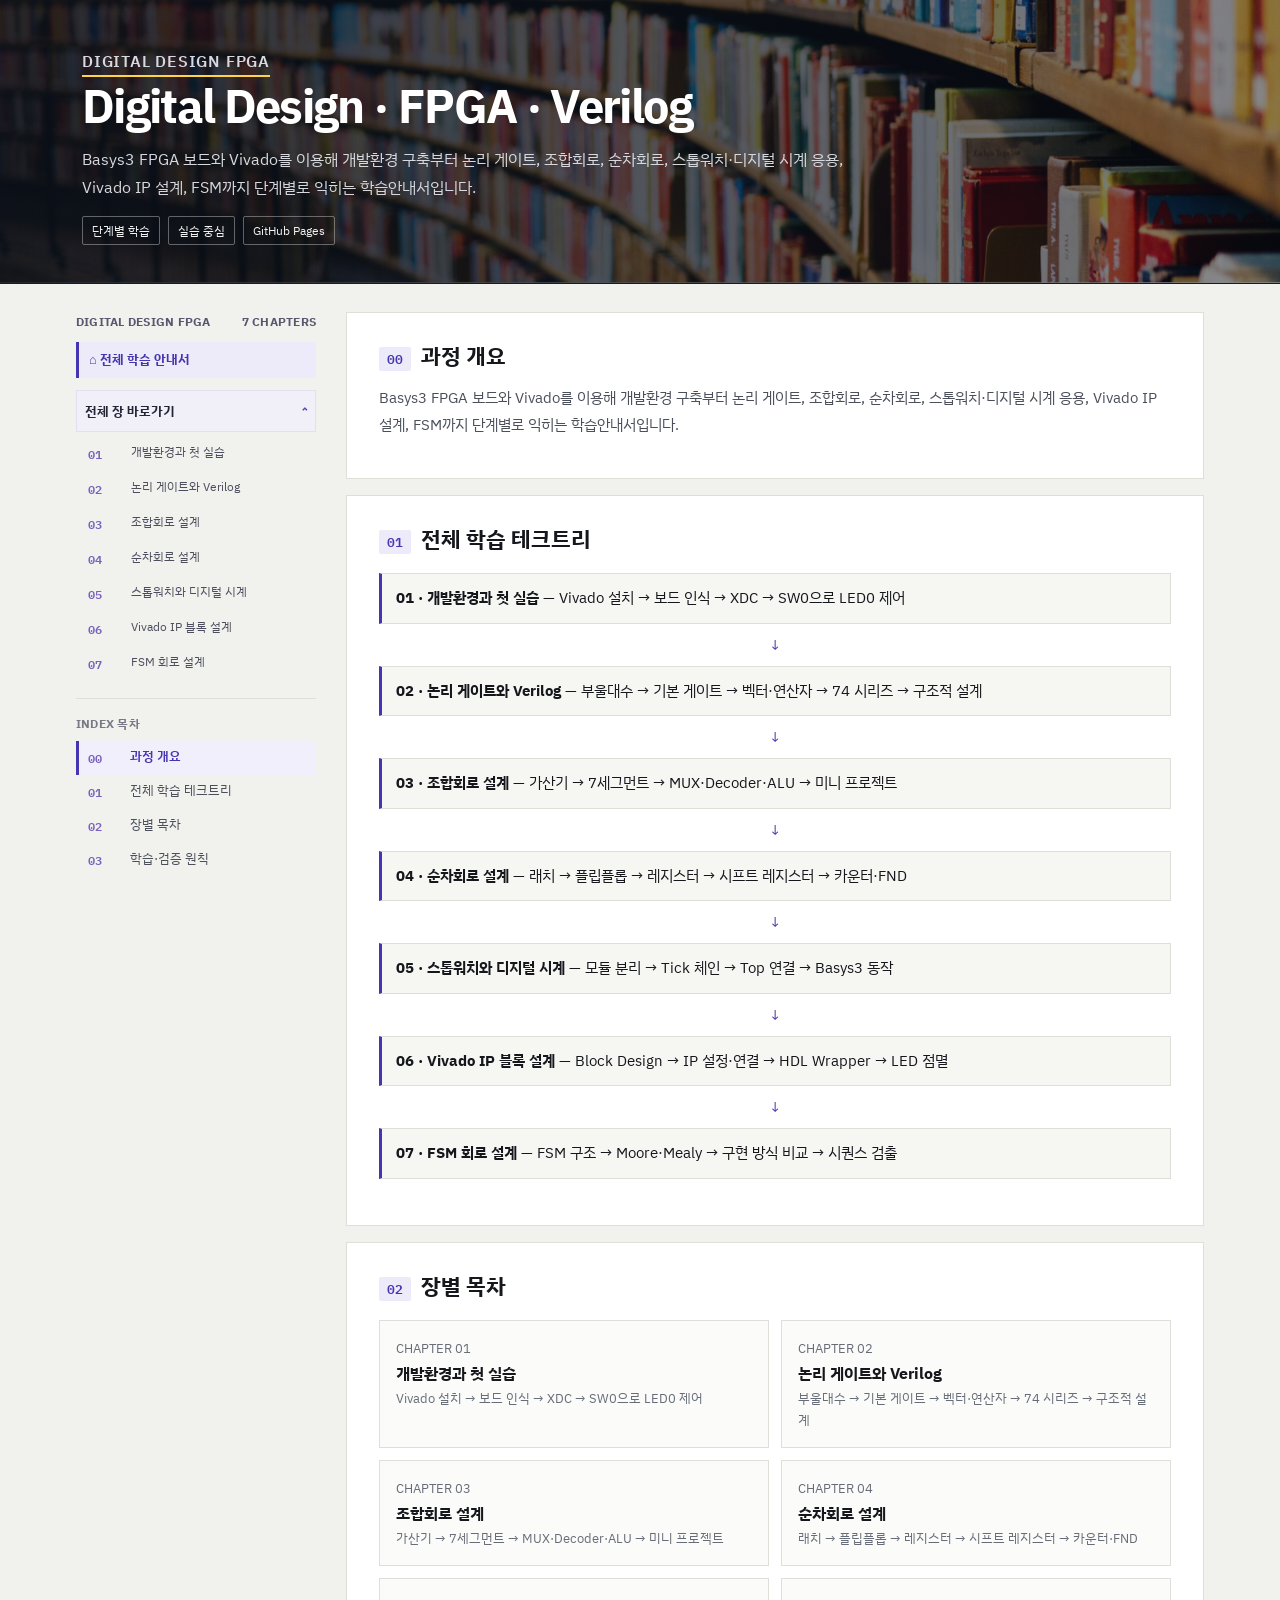
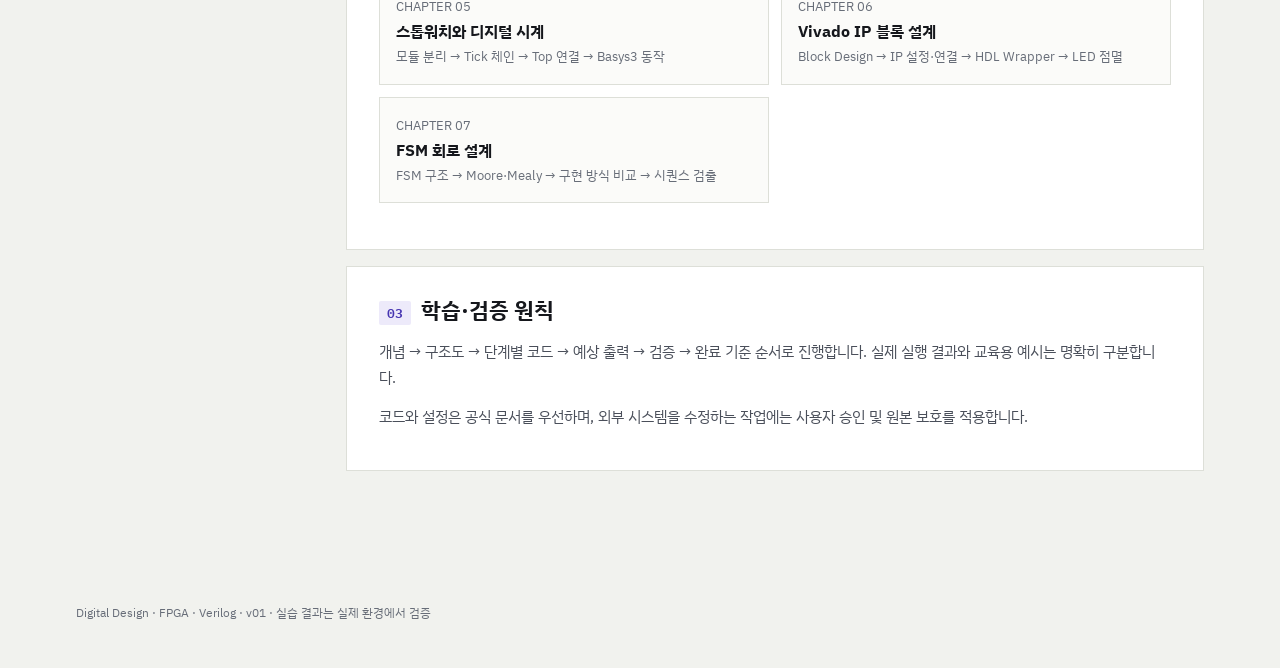
==== index.html @ b3d9e914 "docs: Digital Design FPGA Verilog 7개 장 학습안내서 추가 STEP.01~05, 21, 22 강의자료를 rule_md 교육용 HTML 표준으로 장별 정리" ====
<!doctype html>
<html lang="ko"><head><meta charset="utf-8"><meta name="viewport" content="width=device-width,initial-scale=1">
<meta name="description" content="Basys3 FPGA 보드와 Vivado를 이용해 개발환경 구축부터 논리 게이트, 조합회로, 순차회로, 스톱워치·디지털 시계 응용, Vivado IP 설계, FSM까지 단계별로 익히는 학습안내서입니다."><title>Digital Design · FPGA · Verilog · Digital Design · FPGA · Verilog</title>
<link rel="preconnect" href="https://fonts.googleapis.com"><link rel="preconnect" href="https://fonts.gstatic.com" crossorigin>
<link href="https://fonts.googleapis.com/css2?family=IBM+Plex+Sans+KR:wght@300;400;500;600;700&family=IBM+Plex+Mono:wght@400;500;600&display=swap" rel="stylesheet">
<style>/*
 * 교육용 HTML 공통 스타일 — 유지보수용 원본 (STANDARD 10.3)
 * 기준: rule_md d1b8278d · web/education-html/STANDARD.md
 * 이관 원본(압축본)과 규칙·선언이 같음을 확인함: 정리 전후 PostCSS 규칙 315항목 일치.
 * 장별 추가 스타일은 tools/guide/build_guides.py 의 <style>에서 관리한다.
 */

/* 1. 색상·폭 변수 — STANDARD 2절 (#F1F2EE 바탕 · #4635B1 강조 · 본문 최대 1180px) */
:root {
  --paper: #f1f2ee;
  --card: #fff;
  --ink: #15171c;
  --ink-2: #4a4f5a;
  --ink-3: #676d78; /* 보조 글자: 바탕 #F1F2EE 대비 4.63:1 (WCAG AA 4.5:1, 이관 원본 #858b96은 3.0:1) */
  --line: #dddfd8;
  --accent: #4635b1;
  --soft: #edeafa;
  --yellow: #ffd24a;
  --maxw: 1180px;
}

/* 2. 기본 요소 — 글꼴(IBM Plex Sans KR/Mono)·링크·키보드 초점 표시(노란 외곽선) */
* {
  box-sizing: border-box;
}
html {
  scroll-behavior: smooth;
}
body {
  margin: 0;
  background: var(--paper);
  color: var(--ink);
  font:
    400 15px/1.75 "IBM Plex Sans KR",
    -apple-system,
    BlinkMacSystemFont,
    sans-serif;
}
a {
  color: var(--accent);
}
a:focus-visible,
button:focus-visible,
pre:focus-visible,
.table-wrap:focus-visible,
.figure-wrap:focus-visible {
  outline: 3px solid var(--yellow);
  outline-offset: 3px;
}
button {
  font: inherit;
  cursor: pointer;
}
pre,
code {
  font-family: "IBM Plex Mono", monospace;
}
code {
  font-size: 0.86em;
  border-radius: 2px;
  background: #f4f4f1;
  padding: 2px 5px;
}
pre code {
  font-size: inherit;
  border: 0;
  padding: 0;
  background: transparent;
}

/* 3. 상단 배너 — 책장 사진(hero-bookshelf.jpg 1800×380) 위 어두운 그라데이션, 높이 160~220px */
.hero {
  position: relative;
  background: #15171c;
  color: white;
  overflow: hidden;
  border-bottom: 1px solid #181b25;
}
.hero:before {
  content: "";
  position: absolute;
  inset: 0;
  background-image:
    linear-gradient(
      90deg,
      rgba(12, 17, 27, 0.89),
      rgba(12, 17, 27, 0.69) 58%,
      rgba(12, 17, 27, 0.48)
    ),
    url('[data-uri]');
  background-size: cover;
  background-position: center;
}
.hero-inner {
  position: relative;
  max-width: var(--maxw);
  margin: auto;
  padding: 36px 32px 38px;
}
.kicker {
  display: inline-block;
  margin: 0 0 8px;
  color: var(--yellow);
  font-size: 0.86rem;
  font-weight: 600;
  border-bottom: 2px solid var(--yellow);
  letter-spacing: 0.05em;
}
.hero h1 {
  margin: 0;
  font-size: clamp(1.85rem, 3.7vw, 3rem);
  line-height: 1.2;
  letter-spacing: -0.035em;
}
.hero p {
  color: #d6d9df;
  max-width: 780px;
  font-size: 0.98rem;
  margin: 12px 0 0;
}
.hero strong {
  color: var(--yellow);
}
.chips {
  display: flex;
  gap: 8px;
  flex-wrap: wrap;
  margin-top: 15px;
}
.chip {
  border: 1px solid rgba(255, 255, 255, 0.35);
  color: #f3f3f3;
  font-size: 0.75rem;
  padding: 3px 9px;
  border-radius: 2px;
}

/* 4. 2단 배치와 좌측 탐색 — 장 목록·현재 페이지 목차 (site.js가 내용을 채움) */
.wrap {
  max-width: var(--maxw);
  margin: 0 auto;
  display: grid;
  grid-template-columns: 240px minmax(0, 1fr);
  gap: 30px;
  padding: 0 26px 80px;
  align-items: start;
}
.toc {
  position: sticky;
  top: 0;
  overflow-y: auto;
  max-height: 100vh;
  padding: 28px 0;
}
/* 4.1 좌측 탐색 구성 (STANDARD 4.1, 기준 ai-agent-engineering)
   과정 머리글 → 전체 학습 안내서 → 접이식 전체 장 바로가기 → 현재 쪽 세부 목차 */
.toc ul,
.toc ol {
  padding: 0;
  margin: 0;
  list-style: none;
}
.toc a {
  display: block;
  text-decoration: none;
  color: var(--ink-2);
  font-size: 0.8rem;
  border-left: 3px solid transparent;
  padding: 7px 9px;
  line-height: 1.4;
}
.toc a:hover {
  color: var(--accent);
  background: #efedf9;
}
.course-nav-header {
  display: flex;
  justify-content: space-between;
  align-items: center;
  gap: 8px;
  margin: 0 0 9px;
  font-size: 0.74rem;
  font-weight: 700;
  color: #59566d;
  letter-spacing: 0.02em;
}
.course-nav-header span:last-child {
  white-space: nowrap;
}
.toc .course-nav-home {
  color: var(--accent);
  background: var(--soft);
  border-left-color: var(--accent);
  padding: 9px 10px;
  margin-bottom: 12px;
  font-weight: 700;
}
.course-chapters {
  margin: 0 0 15px;
  border-bottom: 1px solid var(--line);
  padding-bottom: 12px;
}
.course-chapters summary {
  cursor: pointer;
  list-style: none;
  display: flex;
  justify-content: space-between;
  align-items: center;
  padding: 9px 8px;
  font-size: 0.8rem;
  font-weight: 700;
  color: #242535;
  background: #f1f0f9;
  border: 1px solid #e2dff0;
}
.course-chapters summary::-webkit-details-marker {
  display: none;
}
.course-chapters summary::after {
  content: "⌄";
  color: var(--accent);
}
.course-chapters[open] summary::after {
  content: "⌃";
}
.course-ch-links {
  display: flex;
  flex-direction: column;
  gap: 1px;
  padding: 5px 0;
}
.toc .course-ch-link {
  display: flex;
  align-items: flex-start;
  gap: 9px;
  font-size: 0.77rem;
  line-height: 1.35;
  padding: 7px 9px;
  color: #4c4d5d;
}
.toc .course-ch-link[aria-current="page"] {
  background: #e9e5fa;
  color: #322384;
  font-weight: 700;
  border-left-color: var(--accent);
}
.course-ch-num,
.toc .n {
  font: 600 0.74rem "IBM Plex Mono", monospace;
  color: #7962bd;
  min-width: 34px;
  flex: none;
}
.course-toc-heading {
  font-size: 0.73rem;
  font-weight: 700;
  color: #777985;
  letter-spacing: 0.02em;
  margin: 9px 0 6px;
}
.toc .toc-sections a {
  display: flex;
  align-items: flex-start;
  gap: 8px;
  font-size: 0.79rem;
}
.toc .toc-sections a.active {
  color: var(--accent);
  background: #f1effb;
  border-left-color: var(--accent);
  font-weight: 600;
}

/* 5. 본문 절 — 절 번호(.num)·표·목록 */
.content {
  min-width: 0;
  padding-top: 28px;
}
.section {
  background: var(--card);
  border: 1px solid var(--line);
  padding: 28px 32px;
  margin: 0 0 16px;
  scroll-margin-top: 20px;
}
.section h2 {
  font-size: 1.35rem;
  margin: 0 0 13px;
  line-height: 1.45;
}
.section h3 {
  font-size: 1.07rem;
  margin: 24px 0 9px;
}
.section p {
  color: var(--ink-2);
  margin: 12px 0;
}
.section ul,
.section ol {
  padding-left: 24px;
  color: var(--ink-2);
}
.section li {
  margin: 5px 0;
}
.section strong {
  color: var(--ink);
}
.section .num {
  display: inline-block;
  margin-right: 10px;
  padding: 1px 8px;
  border-radius: 2px;
  background: var(--soft);
  color: var(--accent);
  font:
    600 0.8rem "IBM Plex Mono",
    monospace;
}
.section table {
  border-collapse: collapse;
  width: 100%;
  margin: 17px 0;
  font-size: 0.88rem;
}
.section th,
.section td {
  padding: 9px 11px;
  text-align: left;
  border-bottom: 1px solid var(--line);
}
.section th {
  background: #f5f5f2;
}

/* 6. 코드 박스 — 제목 줄(파일·언어·상태) + 복사 버튼(site.js) + 소스 */
.codeblock {
  position: relative;
  border: 1px solid var(--line);
  margin: 18px 0;
  background: #fbfbf9;
}
.codebar {
  background: #f2f2ef;
  border-bottom: 1px solid var(--line);
  padding: 7px 12px;
  display: flex;
  align-items: center;
  justify-content: space-between;
  color: var(--ink-3);
  font-size: 0.73rem;
}
.codebar button {
  border: 1px solid var(--line);
  background: white;
  border-radius: 3px;
  color: var(--ink-2);
  padding: 1px 9px;
}
.codeblock pre {
  margin: 0;
  padding: 15px;
  overflow: auto;
  line-height: 1.7;
  font-size: 0.81rem;
}

/* 7. 안내 상자·단계 흐름·장 카드 (INDEX) */
.note {
  margin: 17px 0;
  background: var(--soft);
  border-left: 3px solid var(--accent);
  padding: 13px 16px;
  color: #332c70;
}
.flow {
  display: grid;
  gap: 8px;
  margin: 18px 0;
}
.flow .step {
  background: #f6f6f3;
  border: 1px solid var(--line);
  border-left: 3px solid var(--accent);
  padding: 11px 14px;
}
.flow .down {
  text-align: center;
  color: var(--accent);
}
.chapter-grid {
  display: grid;
  grid-template-columns: repeat(2, minmax(0, 1fr));
  gap: 12px;
  margin: 18px 0;
}
.chapter-card {
  border: 1px solid var(--line);
  padding: 16px;
  background: #fbfbf9;
  text-decoration: none;
  color: var(--ink);
}
.chapter-card:hover {
  border-color: var(--accent);
  background: var(--soft);
}
.chapter-card b {
  display: block;
  font-size: 1rem;
}
.chapter-card span {
  display: block;
  font-size: 0.79rem;
  color: var(--ink-3);
}

/* 8. 이전/다음 장 링크·모바일 메뉴 버튼·덮개·바닥글 */
.chapter-links {
  display: flex;
  gap: 10px;
  justify-content: space-between;
  flex-wrap: wrap;
  margin: 16px 0 35px;
}
.chapter-links a {
  display: inline-block;
  border: 1px solid var(--line);
  background: #fff;
  text-decoration: none;
  padding: 9px 15px;
}
.mobile-menu {
  display: none;
  position: fixed;
  top: 12px;
  left: 12px;
  z-index: 1002;
  background: #191a23;
  border: 1px solid #555;
  color: white;
  padding: 7px 13px;
  border-radius: 4px;
}
.shade {
  display: none;
}
.footer {
  max-width: var(--maxw);
  margin: auto;
  padding: 0 26px 45px;
  font-size: 0.77rem;
  color: var(--ink-3);
}

/* 9. 모바일 (860px 이하) — 좌측 탐색을 서랍 메뉴로 전환 */
@media (max-width: 860px) {
  .mobile-menu {
    display: block;
  }
  .wrap {
    display: block;
    padding: 0 16px 48px;
  }
  .toc {
    position: fixed;
    z-index: 1001;
    top: 0;
    left: 0;
    bottom: 0;
    width: min(84vw, 300px);
    max-height: none;
    background: #fff;
    padding: 66px 18px 22px;
    transform: translateX(-105%);
    transition: transform 0.2s;
    box-shadow: 3px 0 20px #0003;
  }
  .toc.open {
    transform: translateX(0);
  }
  .shade.open {
    display: block;
    position: fixed;
    inset: 0;
    background: #0009;
    z-index: 1000;
  }
  .hero-inner {
    padding: 48px 22px 31px 76px;
  }
  .section {
    padding: 22px 18px;
  }
  .chapter-grid {
    grid-template-columns: 1fr;
  }
}

/* 10. 움직임 줄이기 설정 존중 — STANDARD 10.4 */
@media (prefers-reduced-motion: reduce) {
  html {
    scroll-behavior: auto;
  }
  .toc {
    transition: none;
  }
}

/* 11. 인쇄 — STANDARD 10.2: 핵심 내용과 코드가 잘리지 않게
 *  - 좌측 탐색·모바일 메뉴·이전/다음·복사 버튼 숨김, 본문 전체 폭
 *  - 배경 인쇄가 꺼져도 읽히도록 상단 배너를 흰 바탕·검은 글자로
 *  - 코드 박스 최대 높이·가로 스크롤 해제(줄바꿈), 표·도면 최소 폭 해제 */
@media print {
  .toc,
  .mobile-menu,
  .shade,
  .access-skip,
  .chapter-links,
  .codebar button {
    display: none !important;
  }
  body {
    background: #fff;
  }
  .hero {
    background: none;
    color: var(--ink);
    border-bottom: 2px solid var(--ink);
  }
  .hero:before {
    display: none;
  }
  .hero p,
  .hero .kicker {
    color: var(--ink-2);
  }
  .wrap {
    display: block;
    max-width: none;
    padding: 0;
  }
  .content {
    padding-top: 12px;
  }
  .section {
    border: 0;
    padding: 12px 0;
  }
  .section h2,
  .section h3 {
    break-after: avoid;
  }
  .codeblock pre {
    max-height: none !important;
    overflow: visible !important;
    white-space: pre-wrap !important;
    overflow-wrap: anywhere;
  }
  .table-wrap,
  .figure-wrap {
    overflow: visible !important;
  }
  .table-wrap > table,
  .figure-wrap svg {
    min-width: 0 !important;
  }
  svg {
    max-width: 100%;
    height: auto;
  }
}
</style></head><body data-chapter="">
<button type="button" class="mobile-menu" id="mobile-menu" aria-controls="course-nav" aria-expanded="false">☰ 장·목차</button><div class="shade" id="shade"></div>
<header class="hero"><div class="hero-inner"><p class="kicker">DIGITAL DESIGN FPGA</p><h1>Digital Design · FPGA · Verilog</h1><p>Basys3 FPGA 보드와 Vivado를 이용해 개발환경 구축부터 논리 게이트, 조합회로, 순차회로, 스톱워치·디지털 시계 응용, Vivado IP 설계, FSM까지 단계별로 익히는 학습안내서입니다.</p><div class="chips"><span class="chip">단계별 학습</span><span class="chip">실습 중심</span><span class="chip">GitHub Pages</span></div></div></header>
<div class="wrap"><nav class="toc" id="course-nav" aria-label="장과 절 탐색"></nav><main class="content" id="main-content"><section class="section" id="intro"><h2><span class="num">00</span>과정 개요</h2><p>Basys3 FPGA 보드와 Vivado를 이용해 개발환경 구축부터 논리 게이트, 조합회로, 순차회로, 스톱워치·디지털 시계 응용, Vivado IP 설계, FSM까지 단계별로 익히는 학습안내서입니다.</p></section>
<section class="section" id="roadmap"><h2><span class="num">01</span>전체 학습 테크트리</h2><div class="flow"><div class="step"><strong>01 · 개발환경과 첫 실습</strong> — Vivado 설치 → 보드 인식 → XDC → SW0으로 LED0 제어</div><div class="down">↓</div><div class="step"><strong>02 · 논리 게이트와 Verilog</strong> — 부울대수 → 기본 게이트 → 벡터·연산자 → 74 시리즈 → 구조적 설계</div><div class="down">↓</div><div class="step"><strong>03 · 조합회로 설계</strong> — 가산기 → 7세그먼트 → MUX·Decoder·ALU → 미니 프로젝트</div><div class="down">↓</div><div class="step"><strong>04 · 순차회로 설계</strong> — 래치 → 플립플롭 → 레지스터 → 시프트 레지스터 → 카운터·FND</div><div class="down">↓</div><div class="step"><strong>05 · 스톱워치와 디지털 시계</strong> — 모듈 분리 → Tick 체인 → Top 연결 → Basys3 동작</div><div class="down">↓</div><div class="step"><strong>06 · Vivado IP 블록 설계</strong> — Block Design → IP 설정·연결 → HDL Wrapper → LED 점멸</div><div class="down">↓</div><div class="step"><strong>07 · FSM 회로 설계</strong> — FSM 구조 → Moore·Mealy → 구현 방식 비교 → 시퀀스 검출</div></div></section>
<section class="section" id="chapters"><h2><span class="num">02</span>장별 목차</h2><div class="chapter-grid"><a class="chapter-card" href="ch01_fpga_environment_v01.html"><span>CHAPTER 01</span><b>개발환경과 첫 실습</b><span>Vivado 설치 → 보드 인식 → XDC → SW0으로 LED0 제어</span></a><a class="chapter-card" href="ch02_logic_gates_v01.html"><span>CHAPTER 02</span><b>논리 게이트와 Verilog</b><span>부울대수 → 기본 게이트 → 벡터·연산자 → 74 시리즈 → 구조적 설계</span></a><a class="chapter-card" href="ch03_combinational_v01.html"><span>CHAPTER 03</span><b>조합회로 설계</b><span>가산기 → 7세그먼트 → MUX·Decoder·ALU → 미니 프로젝트</span></a><a class="chapter-card" href="ch04_sequential_v01.html"><span>CHAPTER 04</span><b>순차회로 설계</b><span>래치 → 플립플롭 → 레지스터 → 시프트 레지스터 → 카운터·FND</span></a><a class="chapter-card" href="ch05_stopwatch_clock_v01.html"><span>CHAPTER 05</span><b>스톱워치와 디지털 시계</b><span>모듈 분리 → Tick 체인 → Top 연결 → Basys3 동작</span></a><a class="chapter-card" href="ch06_vivado_ip_v01.html"><span>CHAPTER 06</span><b>Vivado IP 블록 설계</b><span>Block Design → IP 설정·연결 → HDL Wrapper → LED 점멸</span></a><a class="chapter-card" href="ch07_fsm_v01.html"><span>CHAPTER 07</span><b>FSM 회로 설계</b><span>FSM 구조 → Moore·Mealy → 구현 방식 비교 → 시퀀스 검출</span></a></div></section>
<section class="section" id="practice"><h2><span class="num">03</span>학습·검증 원칙</h2><p>개념 → 구조도 → 단계별 코드 → 예상 출력 → 검증 → 완료 기준 순서로 진행합니다. 실제 실행 결과와 교육용 예시는 명확히 구분합니다.</p><p>코드와 설정은 공식 문서를 우선하며, 외부 시스템을 수정하는 작업에는 사용자 승인 및 원본 보호를 적용합니다.</p></section><div class="chapter-links" id="chapter-links"></div></main></div>
<footer class="footer">Digital Design · FPGA · Verilog · v01  · 실습 결과는 실제 환경에서 검증</footer>
<script>window.COURSE={"title": "Digital Design · FPGA · Verilog", "short_title": "DIGITAL DESIGN FPGA", "home_label": "전체 학습 안내서", "chapters": [{"id": "ch01", "number": 1, "title": "개발환경과 첫 실습", "file": "ch01_fpga_environment_v01.html"}, {"id": "ch02", "number": 2, "title": "논리 게이트와 Verilog", "file": "ch02_logic_gates_v01.html"}, {"id": "ch03", "number": 3, "title": "조합회로 설계", "file": "ch03_combinational_v01.html"}, {"id": "ch04", "number": 4, "title": "순차회로 설계", "file": "ch04_sequential_v01.html"}, {"id": "ch05", "number": 5, "title": "스톱워치와 디지털 시계", "file": "ch05_stopwatch_clock_v01.html"}, {"id": "ch06", "number": 6, "title": "Vivado IP 블록 설계", "file": "ch06_vivado_ip_v01.html"}, {"id": "ch07", "number": 7, "title": "FSM 회로 설계", "file": "ch07_fsm_v01.html"}]};</script><script>/*
 * 교육용 HTML 공통 동작 — 유지보수용 원본 (STANDARD 4·10.3·10.4)
 * 페이지 본문은 바꾸지 않고 탐색·이전/다음·모바일 메뉴·코드 복사만 덧붙인다.
 * 입력: 페이지의 window.COURSE (tools/guide/build_guides.py가 실제 존재하는 장만 넣음),
 *       body[data-chapter], main section[id] > h2.
 * 이관 원본과 구문 트리(acorn AST)가 같음을 확인함.
 */
(() => {
  "use strict";
  const data = window.COURSE || { title: "교육과정", chapters: [] };
  const nav = document.getElementById("course-nav");
  if (!nav) return;
  const current = document.body.dataset.chapter || "";
  const pageNames = data.chapters || [];
  // 1. 좌측 탐색 (STANDARD 4.1 — 기준: ai-agent-engineering)
  //    과정 머리글 → 전체 학습 안내서(INDEX) → 접이식 '전체 장 바로가기' → 현재 쪽 세부 목차
  const el = (tag, cls, text) => {
    const e = document.createElement(tag);
    if (cls) e.className = cls;
    if (text !== undefined) e.textContent = text;
    return e;
  };
  const numText = (n) => String(n).padStart(2, "0");
  const mainCount = pageNames.filter((ch) => !String(ch.number).includes(".")).length;
  const header = el("div", "course-nav-header");
  header.append(el("span", "", data.short_title || data.title), el("span", "", mainCount + " CHAPTERS"));
  nav.append(header);
  const home = el("a", "course-nav-home", "⌂  " + (data.home_label || "전체 학습 안내서"));
  home.href = "index.html";
  if (!current || !pageNames.some((ch) => ch.id === current)) home.setAttribute("aria-current", "page");
  nav.append(home);
  const box = el("details", "course-chapters");
  box.open = true;
  box.append(el("summary", "", "전체 장 바로가기"));
  const chLinks = el("div", "course-ch-links");
  let currentChapter = null;
  // 보조 장(07.1·12.3 등)은 같은 본 장을 보고 있을 때만 펼쳐 목록을 짧게 유지
  const baseOf = (n) => String(n).split(".")[0];
  const curBase = baseOf(pageNames.find((ch) => ch.id === current)?.number ?? "");
  pageNames.forEach((ch) => {
    if (String(ch.number).includes(".") && baseOf(ch.number) !== curBase) return;
    const a = el("a", "course-ch-link");
    a.href = ch.file;
    a.append(el("span", "course-ch-num", numText(ch.number)), el("span", "", ch.title));
    if (ch.id === current) {
      a.setAttribute("aria-current", "page");
      currentChapter = ch;
    }
    chLinks.append(a);
  });
  box.append(chLinks);
  nav.append(box);

  // 2. 현재 쪽 세부 목차: 절 제목(h2)을 번호·제목으로 나눠 표시하고, 화면에 보이는 절을 강조
  const sections = [...document.querySelectorAll("main section[id]")];
  if (sections.length) {
    nav.append(el("div", "course-toc-heading", currentChapter ? "제" + numText(currentChapter.number) + "장 세부 목차" : "INDEX 목차"));
    const sub = el("ol", "toc-sections");
    sections.forEach((sec) => {
      const li = el("li"),
        a = el("a");
      const h2 = sec.querySelector("h2");
      const num = h2?.querySelector(".num")?.textContent.trim() || "";
      let text = h2?.textContent.trim().replace(/\s+/g, " ") || sec.id;
      if (num && text.startsWith(num)) text = text.slice(num.length).trim();
      a.href = "#" + sec.id;
      a.append(el("span", "n", num || "·"), el("span", "", text));
      li.append(a);
      sub.append(li);
    });
    nav.append(sub);
    const items = [...sub.querySelectorAll("a")];
    const mark = (id) =>
      items.forEach((x) => {
        const on = x.getAttribute("href") === "#" + id;
        x.classList.toggle("active", on);
        if (on) x.setAttribute("aria-current", "location");
        else x.removeAttribute("aria-current");
      });
    let ticking = false;
    const sync = () => {
      ticking = false;
      const limit = Math.min(180, innerHeight * 0.28);
      let best = sections[0];
      sections.forEach((x) => {
        if (x.getBoundingClientRect().top <= limit) best = x;
      });
      mark(best.id);
    };
    addEventListener("scroll", () => {
      if (!ticking) {
        ticking = true;
        requestAnimationFrame(sync);
      }
    }, { passive: true });
    sync();
  }

  // 3. 본문 끝 이전/다음 장 링크 (처음·마지막 장은 전체 목차로)
  const idx = pageNames.findIndex((ch) => ch.id === current);
  const links = document.getElementById("chapter-links");
  if (links && idx >= 0) {
    const prev = pageNames[idx - 1],
      next = pageNames[idx + 1];
    const add = (ch, label) => {
      let a = document.createElement("a");
      a.href = ch?.file || "index.html";
      a.textContent = label + (ch ? " · " + ch.title : " · 전체 목차");
      links.append(a);
    };
    add(prev, "← 이전");
    add(next, "다음 →");
  }

  // 4. 모바일 서랍 메뉴: 버튼·덮개 클릭, 링크 선택, Escape 키로 닫기
  const toggle = document.getElementById("mobile-menu"),
    shade = document.getElementById("shade");
  const close = () => {
    nav.classList.remove("open");
    shade?.classList.remove("open");
    toggle?.setAttribute("aria-expanded", "false");
  };
  toggle?.addEventListener("click", () => {
    let open = !nav.classList.contains("open");
    nav.classList.toggle("open", open);
    shade?.classList.toggle("open", open);
    toggle.setAttribute("aria-expanded", String(open));
  });
  shade?.addEventListener("click", close);
  nav.addEventListener("click", (e) => {
    if (e.target.closest("a")) close();
  });
  document.addEventListener("keydown", (e) => {
    if (e.key === "Escape") close();
  });

  // 5. 코드 박스 복사 버튼: pre의 소스 텍스트만 복사 (제목 줄 제외)
  document.querySelectorAll(".codeblock").forEach((block) => {
    const pre = block.querySelector("pre");
    if (!pre) return;
    const bar = block.querySelector(".codebar");
    if (!bar) return;
    const b = document.createElement("button");
    b.type = "button";
    b.textContent = "복사";
    b.setAttribute("aria-label", "코드 복사");
    b.addEventListener("click", async () => {
      try {
        await navigator.clipboard.writeText(pre.textContent);
        b.textContent = "복사 완료";
        setTimeout(() => (b.textContent = "복사"), 1200);
      } catch {
        b.textContent = "복사 실패";
      }
    });
    bar.append(b);
  });
})();
</script></body></html>
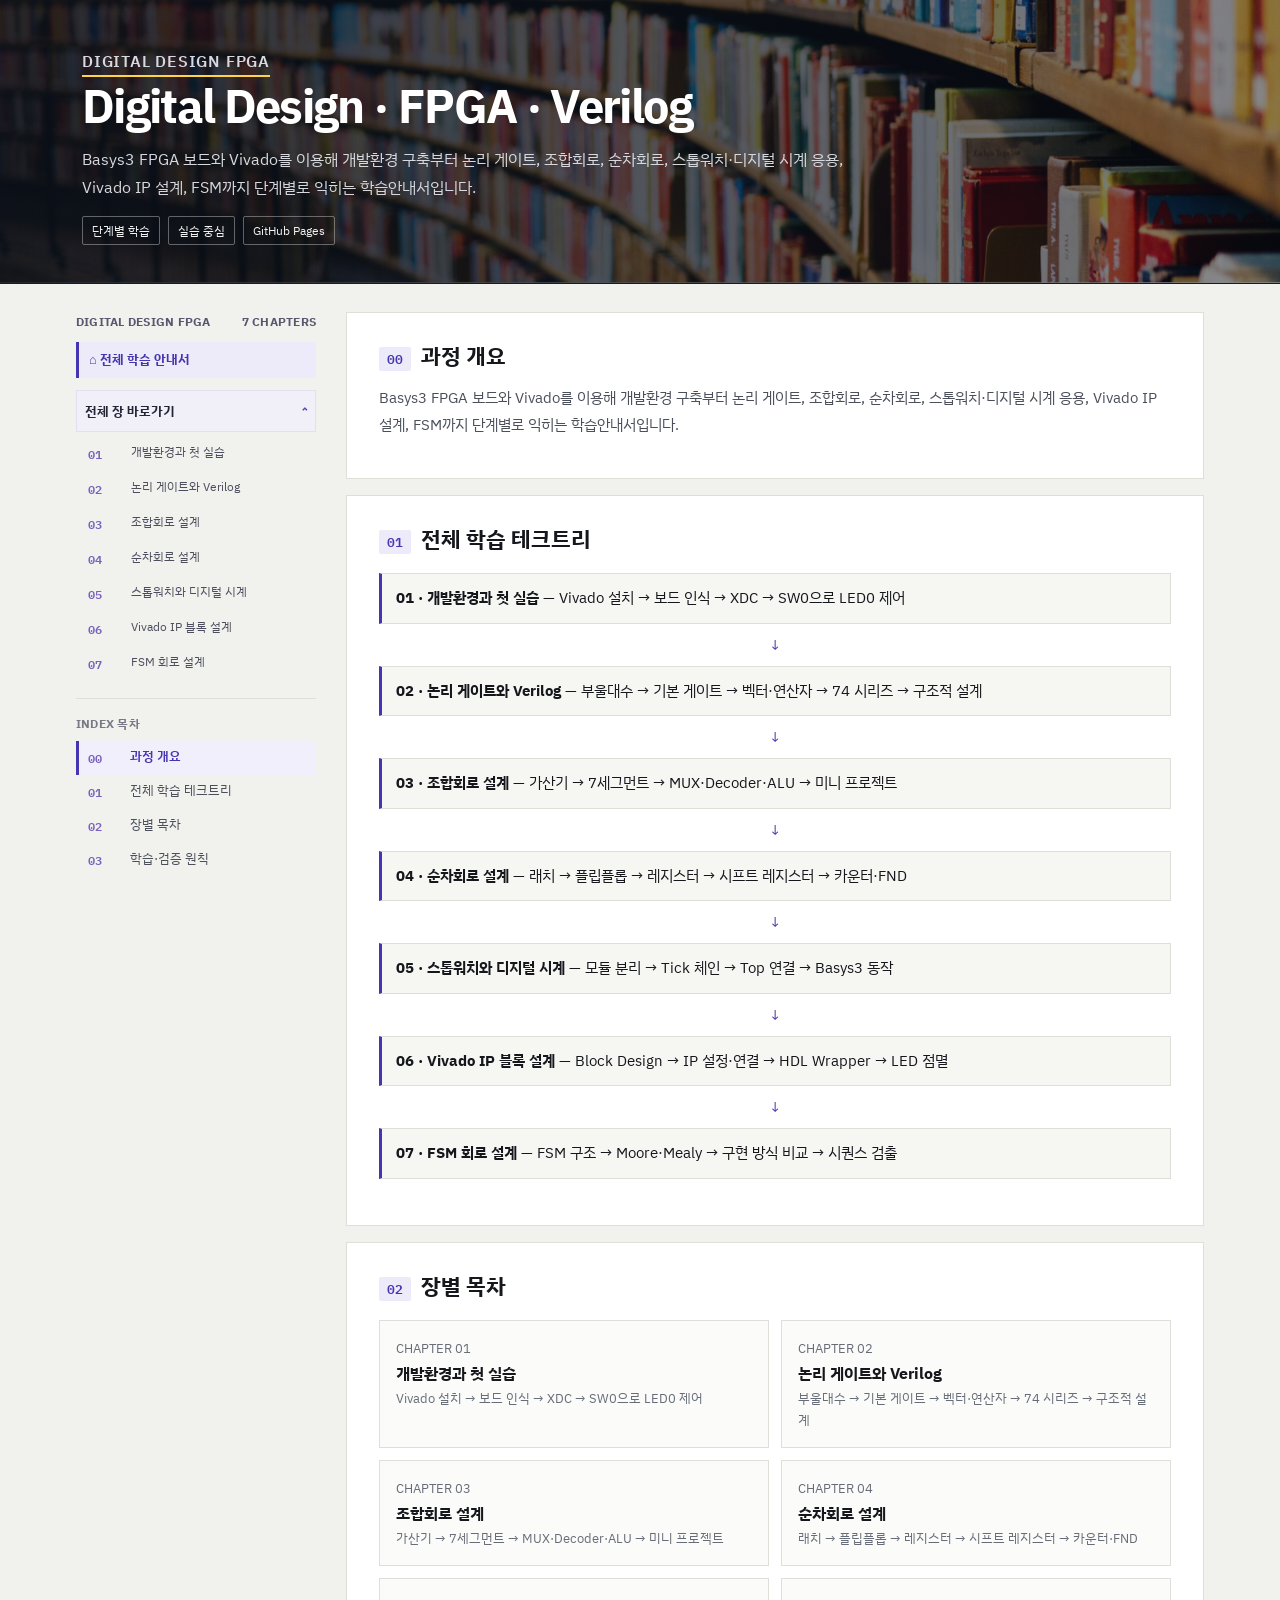
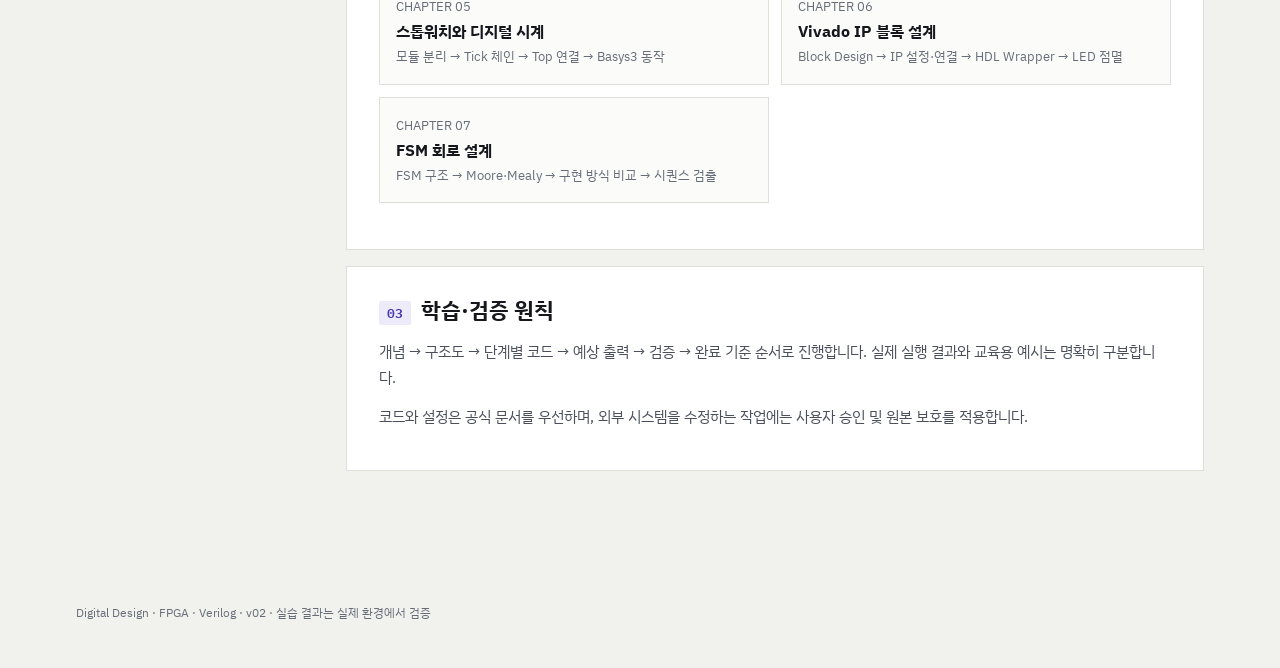
==== commit 4cc78aa5: "docs: 장별 원본 그림과 SVG 도식 추가, 장 파일 v02 - 강의자료 원본 그림 105장 추가(Digilent·TI·교재 그림은 출처 표시) - 텍스트 도식을 rule_md" ====
--- a/index.html
+++ b/index.html
@@ -576,15 +576,38 @@
     height: auto;
   }
 }
+
+/* 저장소별 추가: 본문 그림·캡션 (digital_design_fpga_verilog) */
+.section img {
+  display: block;
+  max-width: 100%;
+  height: auto;
+  margin: 18px auto 6px;
+  border: 1px solid #e1e1dc;
+  border-radius: 8px;
+  background: #ffffff;
+  max-height: 640px;
+  width: auto;
+  object-fit: contain;
+}
+.section p > img + em,
+.section p > em.caption {
+  display: block;
+  margin: 0 auto 14px;
+  text-align: center;
+  font-size: 0.84rem;
+  font-style: normal;
+  color: #5b5e68;
+}
 </style></head><body data-chapter="">
 <button type="button" class="mobile-menu" id="mobile-menu" aria-controls="course-nav" aria-expanded="false">☰ 장·목차</button><div class="shade" id="shade"></div>
 <header class="hero"><div class="hero-inner"><p class="kicker">DIGITAL DESIGN FPGA</p><h1>Digital Design · FPGA · Verilog</h1><p>Basys3 FPGA 보드와 Vivado를 이용해 개발환경 구축부터 논리 게이트, 조합회로, 순차회로, 스톱워치·디지털 시계 응용, Vivado IP 설계, FSM까지 단계별로 익히는 학습안내서입니다.</p><div class="chips"><span class="chip">단계별 학습</span><span class="chip">실습 중심</span><span class="chip">GitHub Pages</span></div></div></header>
 <div class="wrap"><nav class="toc" id="course-nav" aria-label="장과 절 탐색"></nav><main class="content" id="main-content"><section class="section" id="intro"><h2><span class="num">00</span>과정 개요</h2><p>Basys3 FPGA 보드와 Vivado를 이용해 개발환경 구축부터 논리 게이트, 조합회로, 순차회로, 스톱워치·디지털 시계 응용, Vivado IP 설계, FSM까지 단계별로 익히는 학습안내서입니다.</p></section>
 <section class="section" id="roadmap"><h2><span class="num">01</span>전체 학습 테크트리</h2><div class="flow"><div class="step"><strong>01 · 개발환경과 첫 실습</strong> — Vivado 설치 → 보드 인식 → XDC → SW0으로 LED0 제어</div><div class="down">↓</div><div class="step"><strong>02 · 논리 게이트와 Verilog</strong> — 부울대수 → 기본 게이트 → 벡터·연산자 → 74 시리즈 → 구조적 설계</div><div class="down">↓</div><div class="step"><strong>03 · 조합회로 설계</strong> — 가산기 → 7세그먼트 → MUX·Decoder·ALU → 미니 프로젝트</div><div class="down">↓</div><div class="step"><strong>04 · 순차회로 설계</strong> — 래치 → 플립플롭 → 레지스터 → 시프트 레지스터 → 카운터·FND</div><div class="down">↓</div><div class="step"><strong>05 · 스톱워치와 디지털 시계</strong> — 모듈 분리 → Tick 체인 → Top 연결 → Basys3 동작</div><div class="down">↓</div><div class="step"><strong>06 · Vivado IP 블록 설계</strong> — Block Design → IP 설정·연결 → HDL Wrapper → LED 점멸</div><div class="down">↓</div><div class="step"><strong>07 · FSM 회로 설계</strong> — FSM 구조 → Moore·Mealy → 구현 방식 비교 → 시퀀스 검출</div></div></section>
-<section class="section" id="chapters"><h2><span class="num">02</span>장별 목차</h2><div class="chapter-grid"><a class="chapter-card" href="ch01_fpga_environment_v01.html"><span>CHAPTER 01</span><b>개발환경과 첫 실습</b><span>Vivado 설치 → 보드 인식 → XDC → SW0으로 LED0 제어</span></a><a class="chapter-card" href="ch02_logic_gates_v01.html"><span>CHAPTER 02</span><b>논리 게이트와 Verilog</b><span>부울대수 → 기본 게이트 → 벡터·연산자 → 74 시리즈 → 구조적 설계</span></a><a class="chapter-card" href="ch03_combinational_v01.html"><span>CHAPTER 03</span><b>조합회로 설계</b><span>가산기 → 7세그먼트 → MUX·Decoder·ALU → 미니 프로젝트</span></a><a class="chapter-card" href="ch04_sequential_v01.html"><span>CHAPTER 04</span><b>순차회로 설계</b><span>래치 → 플립플롭 → 레지스터 → 시프트 레지스터 → 카운터·FND</span></a><a class="chapter-card" href="ch05_stopwatch_clock_v01.html"><span>CHAPTER 05</span><b>스톱워치와 디지털 시계</b><span>모듈 분리 → Tick 체인 → Top 연결 → Basys3 동작</span></a><a class="chapter-card" href="ch06_vivado_ip_v01.html"><span>CHAPTER 06</span><b>Vivado IP 블록 설계</b><span>Block Design → IP 설정·연결 → HDL Wrapper → LED 점멸</span></a><a class="chapter-card" href="ch07_fsm_v01.html"><span>CHAPTER 07</span><b>FSM 회로 설계</b><span>FSM 구조 → Moore·Mealy → 구현 방식 비교 → 시퀀스 검출</span></a></div></section>
+<section class="section" id="chapters"><h2><span class="num">02</span>장별 목차</h2><div class="chapter-grid"><a class="chapter-card" href="ch01_fpga_environment_v02.html"><span>CHAPTER 01</span><b>개발환경과 첫 실습</b><span>Vivado 설치 → 보드 인식 → XDC → SW0으로 LED0 제어</span></a><a class="chapter-card" href="ch02_logic_gates_v02.html"><span>CHAPTER 02</span><b>논리 게이트와 Verilog</b><span>부울대수 → 기본 게이트 → 벡터·연산자 → 74 시리즈 → 구조적 설계</span></a><a class="chapter-card" href="ch03_combinational_v02.html"><span>CHAPTER 03</span><b>조합회로 설계</b><span>가산기 → 7세그먼트 → MUX·Decoder·ALU → 미니 프로젝트</span></a><a class="chapter-card" href="ch04_sequential_v02.html"><span>CHAPTER 04</span><b>순차회로 설계</b><span>래치 → 플립플롭 → 레지스터 → 시프트 레지스터 → 카운터·FND</span></a><a class="chapter-card" href="ch05_stopwatch_clock_v02.html"><span>CHAPTER 05</span><b>스톱워치와 디지털 시계</b><span>모듈 분리 → Tick 체인 → Top 연결 → Basys3 동작</span></a><a class="chapter-card" href="ch06_vivado_ip_v02.html"><span>CHAPTER 06</span><b>Vivado IP 블록 설계</b><span>Block Design → IP 설정·연결 → HDL Wrapper → LED 점멸</span></a><a class="chapter-card" href="ch07_fsm_v02.html"><span>CHAPTER 07</span><b>FSM 회로 설계</b><span>FSM 구조 → Moore·Mealy → 구현 방식 비교 → 시퀀스 검출</span></a></div></section>
 <section class="section" id="practice"><h2><span class="num">03</span>학습·검증 원칙</h2><p>개념 → 구조도 → 단계별 코드 → 예상 출력 → 검증 → 완료 기준 순서로 진행합니다. 실제 실행 결과와 교육용 예시는 명확히 구분합니다.</p><p>코드와 설정은 공식 문서를 우선하며, 외부 시스템을 수정하는 작업에는 사용자 승인 및 원본 보호를 적용합니다.</p></section><div class="chapter-links" id="chapter-links"></div></main></div>
-<footer class="footer">Digital Design · FPGA · Verilog · v01  · 실습 결과는 실제 환경에서 검증</footer>
-<script>window.COURSE={"title": "Digital Design · FPGA · Verilog", "short_title": "DIGITAL DESIGN FPGA", "home_label": "전체 학습 안내서", "chapters": [{"id": "ch01", "number": 1, "title": "개발환경과 첫 실습", "file": "ch01_fpga_environment_v01.html"}, {"id": "ch02", "number": 2, "title": "논리 게이트와 Verilog", "file": "ch02_logic_gates_v01.html"}, {"id": "ch03", "number": 3, "title": "조합회로 설계", "file": "ch03_combinational_v01.html"}, {"id": "ch04", "number": 4, "title": "순차회로 설계", "file": "ch04_sequential_v01.html"}, {"id": "ch05", "number": 5, "title": "스톱워치와 디지털 시계", "file": "ch05_stopwatch_clock_v01.html"}, {"id": "ch06", "number": 6, "title": "Vivado IP 블록 설계", "file": "ch06_vivado_ip_v01.html"}, {"id": "ch07", "number": 7, "title": "FSM 회로 설계", "file": "ch07_fsm_v01.html"}]};</script><script>/*
+<footer class="footer">Digital Design · FPGA · Verilog · v02  · 실습 결과는 실제 환경에서 검증</footer>
+<script>window.COURSE={"title": "Digital Design · FPGA · Verilog", "short_title": "DIGITAL DESIGN FPGA", "home_label": "전체 학습 안내서", "chapters": [{"id": "ch01", "number": 1, "title": "개발환경과 첫 실습", "file": "ch01_fpga_environment_v02.html"}, {"id": "ch02", "number": 2, "title": "논리 게이트와 Verilog", "file": "ch02_logic_gates_v02.html"}, {"id": "ch03", "number": 3, "title": "조합회로 설계", "file": "ch03_combinational_v02.html"}, {"id": "ch04", "number": 4, "title": "순차회로 설계", "file": "ch04_sequential_v02.html"}, {"id": "ch05", "number": 5, "title": "스톱워치와 디지털 시계", "file": "ch05_stopwatch_clock_v02.html"}, {"id": "ch06", "number": 6, "title": "Vivado IP 블록 설계", "file": "ch06_vivado_ip_v02.html"}, {"id": "ch07", "number": 7, "title": "FSM 회로 설계", "file": "ch07_fsm_v02.html"}]};</script><script>/*
  * 교육용 HTML 공통 동작 — 유지보수용 원본 (STANDARD 4·10.3·10.4)
  * 페이지 본문은 바꾸지 않고 탐색·이전/다음·모바일 메뉴·코드 복사만 덧붙인다.
  * 입력: 페이지의 window.COURSE (tools/guide/build_guides.py가 실제 존재하는 장만 넣음),
